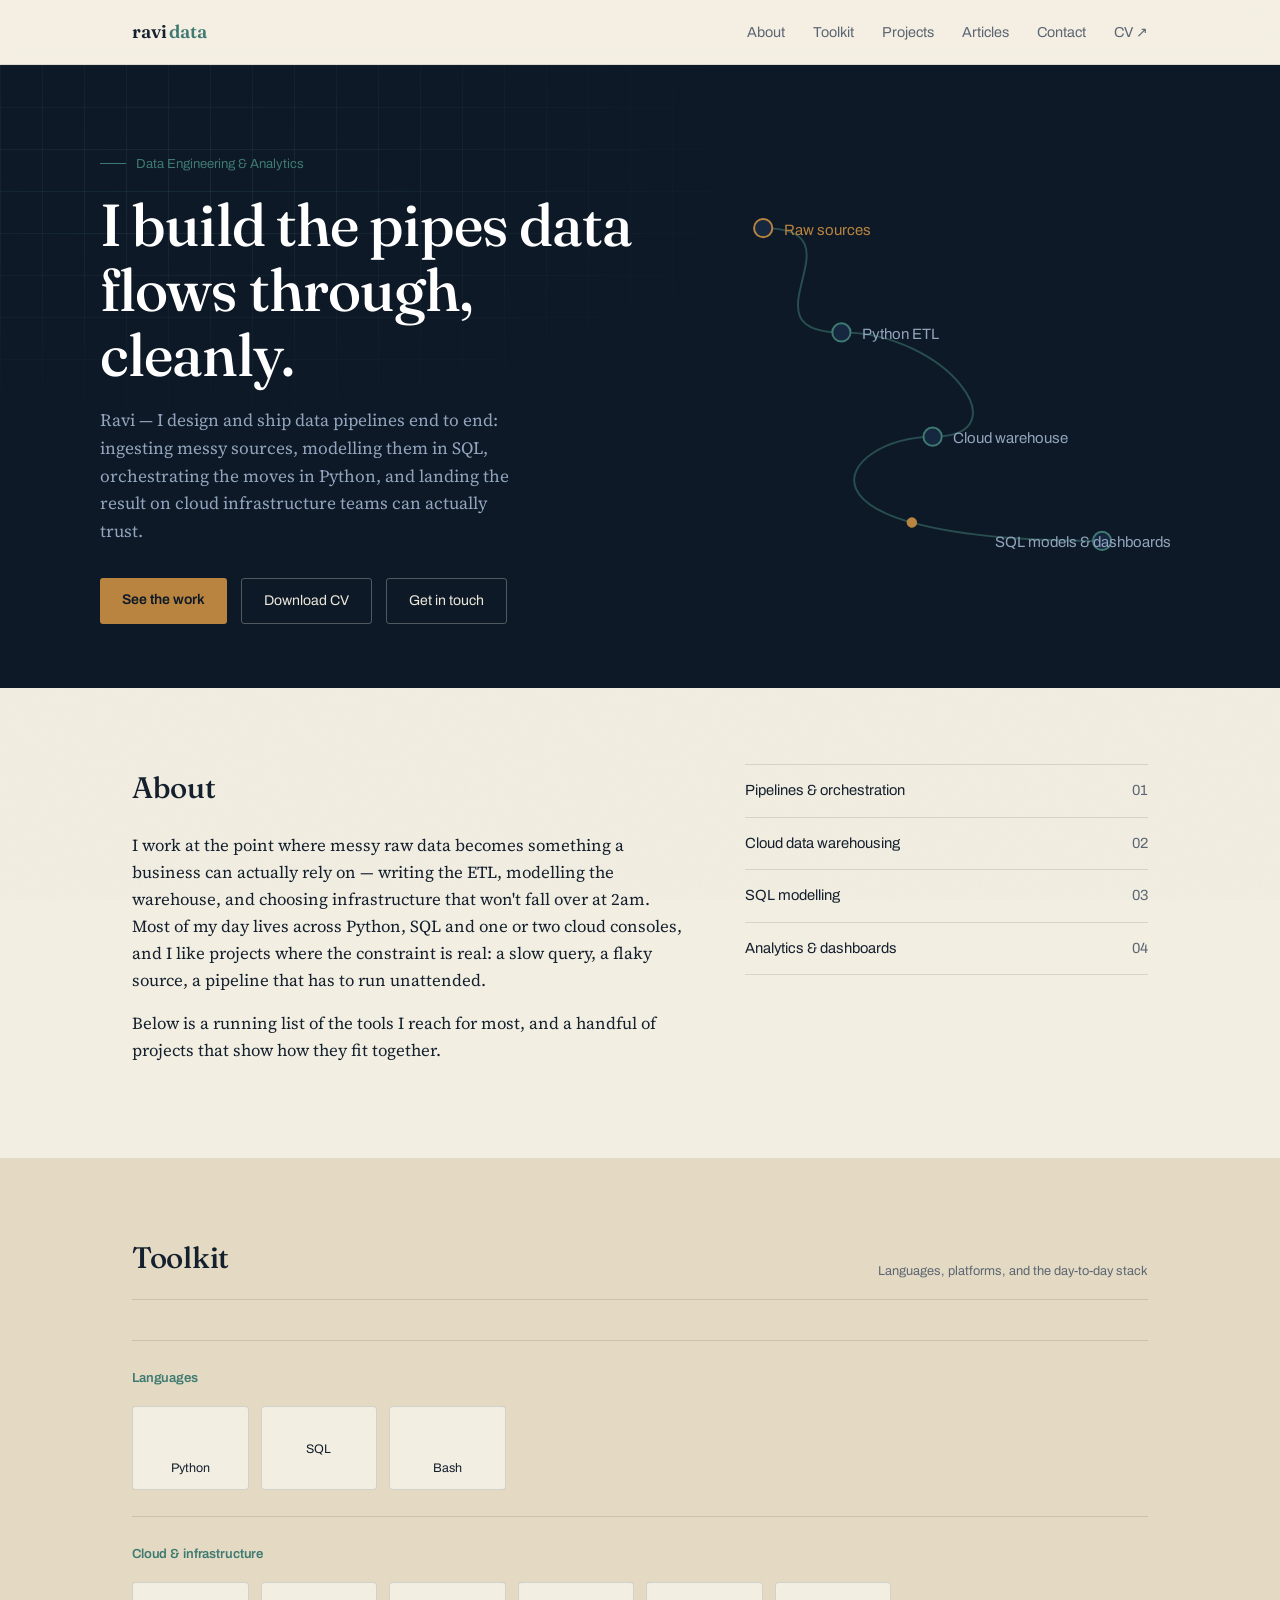
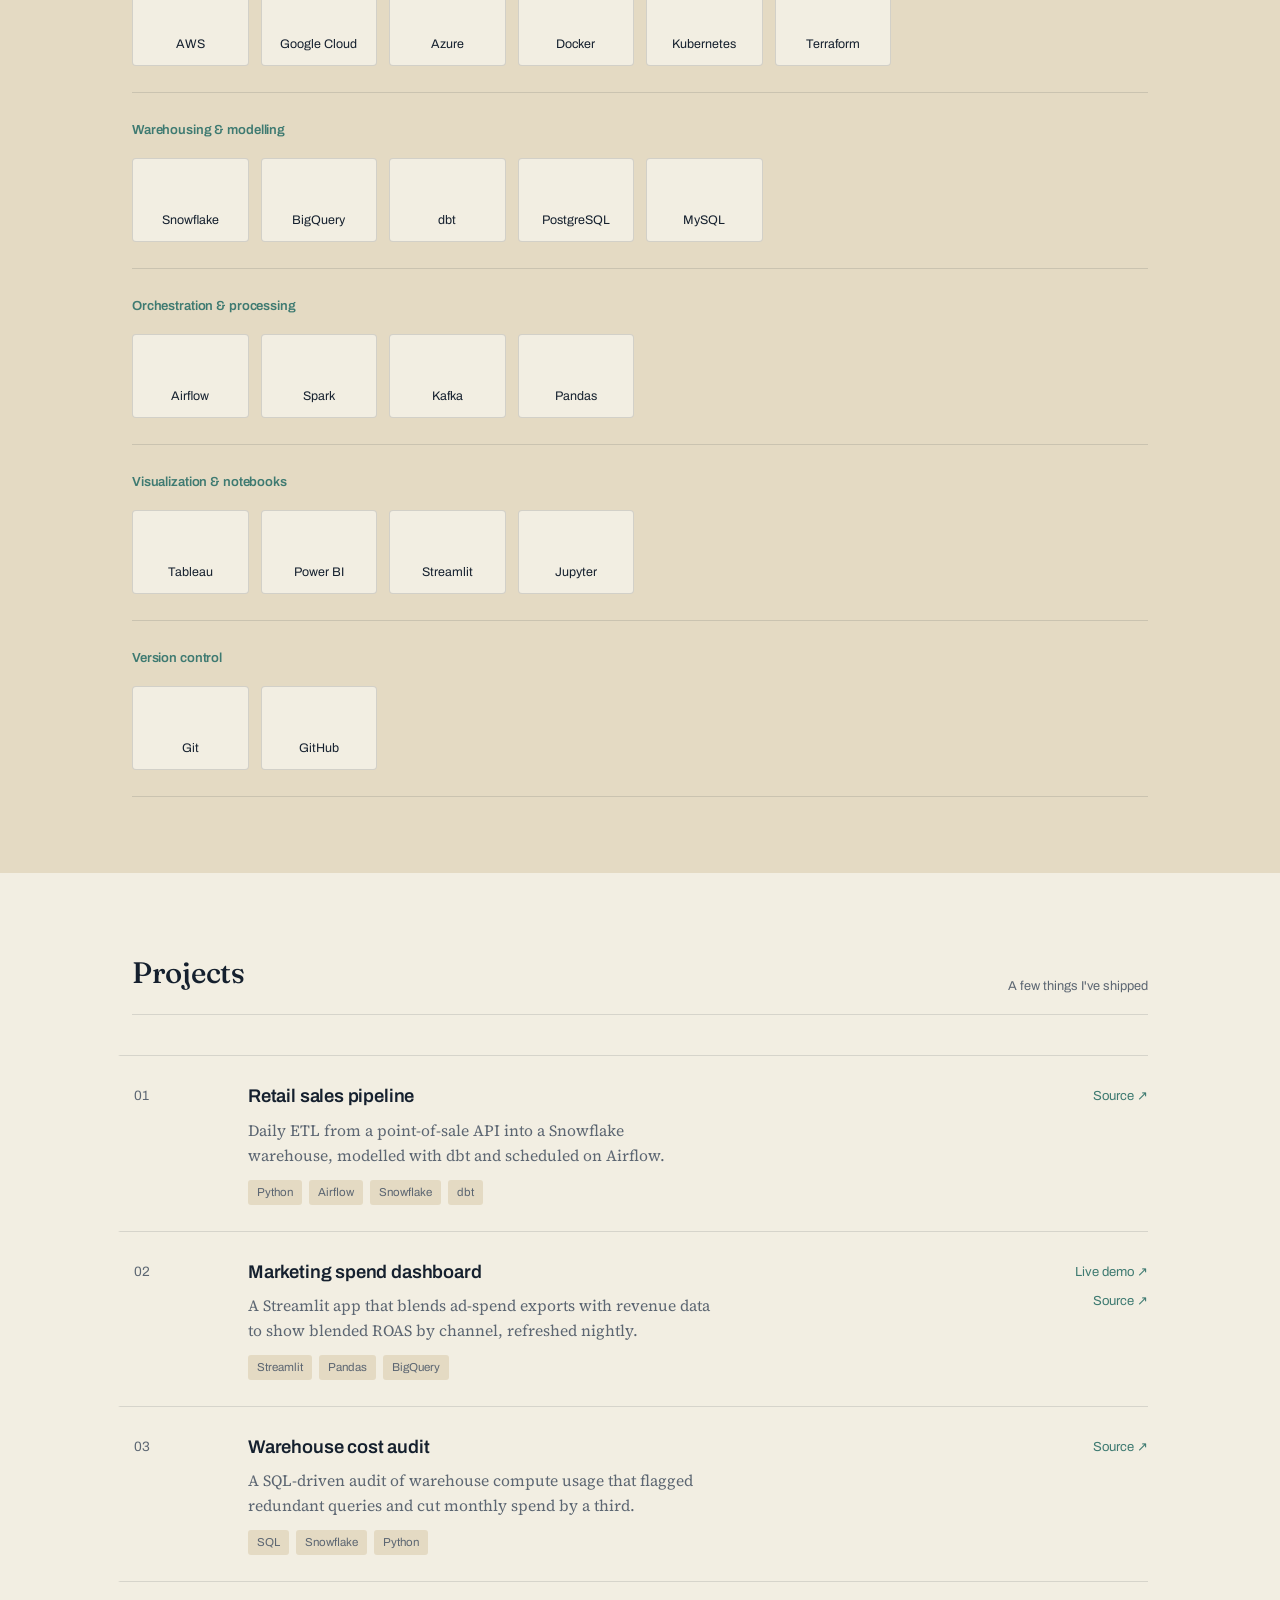
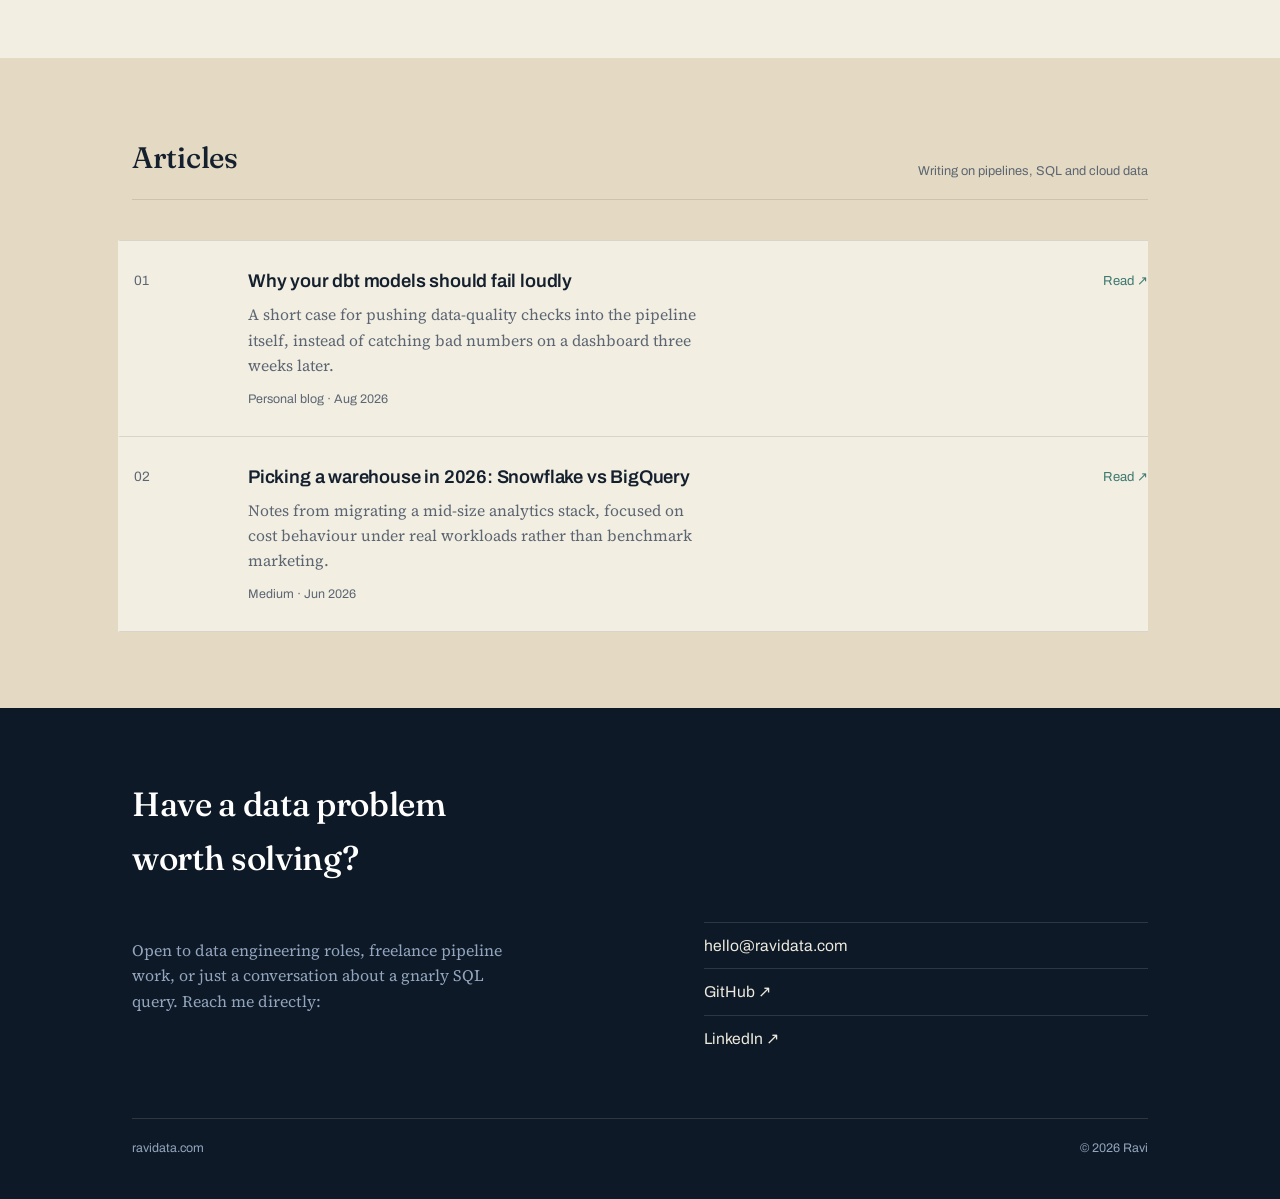
==== index.html @ 04b468c2 "Rename index (1).html to index.html" ====
<!DOCTYPE html>
<html lang="en">
<head>
<meta charset="UTF-8">
<meta name="viewport" content="width=device-width, initial-scale=1.0">
<title>Ravi — Data Engineering &amp; Analytics</title>
<meta name="description" content="Data portfolio — pipelines, cloud platforms, SQL and Python.">

<!--
==================================================================
  HOW TO EDIT THIS SITE (no build tools needed)
==================================================================
  1. Your name / tagline / bio  -> search for "EDIT: PROFILE" below
  2. Toolkit (skills)           -> search for "EDIT: TOOLKIT"
  3. Projects                   -> search for "EDIT: PROJECTS" — this
     is a plain JS array near the bottom. Add a new {...} object to
     add a project. No HTML editing required.
  4. Articles                   -> search for "EDIT: ARTICLES" — same
     pattern as Projects, a plain JS array. Each entry can link to an
     external post (Medium, Substack, dev.to, LinkedIn) or to a local
     .html page you write yourself.
  5. CV / resume                -> search for "EDIT: CV". Put your
     actual file at the path referenced there (e.g. resume.pdf,
     sitting next to this index.html) and the button downloads it.
  6. Contact links              -> search for "EDIT: CONTACT"
  7. Colors / fonts             -> all in the :root block at the top
     of styles.css (shared by this page and every article page)

  DEPLOYING TO ravidata.com:
  - Push this file (renamed index.html) to a GitHub repo
  - Connect the repo to Netlify or Vercel (free tier)
  - In your registrar (wherever you bought ravidata.com), point the
    domain's DNS at Netlify/Vercel per their "custom domain" docs —
    both issue free SSL automatically once DNS is pointed.
==================================================================
-->

<link rel="preconnect" href="https://fonts.googleapis.com">
<link rel="preconnect" href="https://fonts.gstatic.com" crossorigin>
<link href="https://fonts.googleapis.com/css2?family=Fraunces:opsz,wght@9..144,400;9..144,500;9..144,600;9..144,700&family=Archivo:wght@400;500;600;700&family=Source+Serif+4:opsz,wght@8..60,400;8..60,500;8..60,600&display=swap" rel="stylesheet">

<link rel="stylesheet" href="styles.css">
</head>
<body>

<nav>
  <div class="wrap">
    <a href="#top" class="nav-mark">ravi<span>data</span></a>
    <ul class="nav-links">
      <li><a href="#about">About</a></li>
      <li><a href="#toolkit">Toolkit</a></li>
      <li><a href="#projects">Projects</a></li>
      <li><a href="#articles">Articles</a></li>
      <li><a href="#contact">Contact</a></li>
      <!-- EDIT: CV — point this at your actual file -->
      <li><a href="resume.pdf" target="_blank" rel="noopener">CV ↗</a></li>
    </ul>
  </div>
</nav>

<header class="hero" id="top">
  <div class="wrap hero-inner">
    <div>
      <!-- EDIT: PROFILE -->
      <div class="hero-eyebrow"><span class="dash"></span> Data Engineering &amp; Analytics</div>
      <h1 class="title">I build the pipes data<br>flows through, cleanly.</h1>
      <p class="hero-sub">
        Ravi — I design and ship data pipelines end to end: ingesting messy
        sources, modelling them in SQL, orchestrating the moves in Python,
        and landing the result on cloud infrastructure teams can actually trust.
      </p>
      <div class="hero-cta">
        <a href="#projects" class="btn btn-primary">See the work</a>
        <!-- EDIT: CV — replace "resume.pdf" with your actual filename -->
        <a href="resume.pdf" download class="btn btn-ghost">Download CV</a>
        <a href="#contact" class="btn btn-ghost">Get in touch</a>
      </div>
    </div>

    <div class="pipeline-box">
      <!-- Hero diagram: a small data pipeline, animated once on load -->
      <svg viewBox="0 0 380 320" xmlns="http://www.w3.org/2000/svg" aria-hidden="true">
        <path id="pipe" class="pipe-line" d="M 60 40 C 140 40, 40 120, 120 120 S 260 200, 190 200 S 60 280, 320 280" />

        <!-- nodes -->
        <circle class="pipe-node amber" cx="60" cy="40" r="7"></circle>
        <text class="node-label active" x="76" y="45">Raw sources</text>

        <circle class="pipe-node" cx="120" cy="120" r="7"></circle>
        <text class="node-label" x="136" y="125">Python ETL</text>

        <circle class="pipe-node" cx="190" cy="200" r="7"></circle>
        <text class="node-label" x="206" y="205">Cloud warehouse</text>

        <circle class="pipe-node" cx="320" cy="280" r="7"></circle>
        <text class="node-label" x="238" y="285">SQL models &amp; dashboards</text>

        <!-- moving pulse along the path, one orchestrated loop -->
        <circle class="pulse" r="4">
          <animateMotion dur="4.5s" repeatCount="indefinite" rotate="auto">
            <mpath href="#pipe"></mpath>
          </animateMotion>
        </circle>
      </svg>
    </div>
  </div>
</header>

<main>

  <section id="about">
    <div class="wrap about-grid">
      <div>
        <div class="section-head" style="border:none; padding-bottom:0; margin-bottom:22px;">
          <h2>About</h2>
        </div>
        <!-- EDIT: PROFILE (bio) -->
        <p>
          I work at the point where messy raw data becomes something a
          business can actually rely on — writing the ETL, modelling the
          warehouse, and choosing infrastructure that won't fall over at 2am.
          Most of my day lives across Python, SQL and one or two cloud
          consoles, and I like projects where the constraint is real: a
          slow query, a flaky source, a pipeline that has to run unattended.
        </p>
        <p>
          Below is a running list of the tools I reach for most, and a
          handful of projects that show how they fit together.
        </p>
      </div>
      <div>
        <!-- EDIT: FOCUS AREAS -->
        <ul class="focus-list">
          <li><span>Pipelines &amp; orchestration</span> <span class="n">01</span></li>
          <li><span>Cloud data warehousing</span> <span class="n">02</span></li>
          <li><span>SQL modelling</span> <span class="n">03</span></li>
          <li><span>Analytics &amp; dashboards</span> <span class="n">04</span></li>
        </ul>
      </div>
    </div>
  </section>

  <section id="toolkit" style="background:var(--paper-2);">
    <div class="wrap">
      <div class="section-head">
        <h2>Toolkit</h2>
        <div class="section-tag">Languages, platforms, and the day-to-day stack</div>
      </div>

      <!-- Filled by JS from the TOOLKIT array — see EDIT: TOOLKIT below -->
      <div id="toolkit-groups"></div>
    </div>
  </section>

  <section id="projects">
    <div class="wrap">
      <div class="section-head">
        <h2>Projects</h2>
        <div class="section-tag">A few things I've shipped</div>
      </div>
      <div class="project-list" id="project-list"><!-- filled by JS --></div>
    </div>
  </section>

  <section id="articles" style="background:var(--paper-2);">
    <div class="wrap">
      <div class="section-head">
        <h2>Articles</h2>
        <div class="section-tag">Writing on pipelines, SQL and cloud data</div>
      </div>
      <div class="project-list" id="article-list"><!-- filled by JS --></div>
    </div>
  </section>

</main>

<footer id="contact">
  <div class="wrap">
    <h2>Have a data problem worth solving?</h2>
    <div class="footer-grid">
      <div>
        <p style="color:var(--text-on-dark-dim); max-width:48ch;">
          Open to data engineering roles, freelance pipeline work, or just a
          conversation about a gnarly SQL query. Reach me directly:
        </p>
      </div>
      <div>
        <!-- EDIT: CONTACT -->
        <ul class="contact-links">
          <li><a href="mailto:hello@ravidata.com">hello@ravidata.com</a></li>
          <li><a href="https://github.com/" target="_blank" rel="noopener">GitHub ↗</a></li>
          <li><a href="https://www.linkedin.com/" target="_blank" rel="noopener">LinkedIn ↗</a></li>
        </ul>
      </div>
    </div>
    <div class="footer-bottom">
      <span>ravidata.com</span>
      <span>&copy; <span id="year"></span> Ravi</span>
    </div>
  </div>
</footer>

<script>
  document.getElementById('year').textContent = new Date().getFullYear();

  /* ================================================================
     EDIT: TOOLKIT
     Add or remove a tool by adding/removing one line from a group's
     "items" array. "slug" is the Simple Icons slug for that brand —
     browse https://simpleicons.org to find one for a new tool.
     Leave slug as "" for tools with no clean logo (e.g. "SQL") —
     it falls back to a plain text tile automatically.
  ================================================================ */
  const TOOLKIT = [
    {
      group: "Languages",
      items: [
        { name: "Python", slug: "python" },
        { name: "SQL", slug: "" },
        { name: "Bash", slug: "gnubash" }
      ]
    },
    {
      group: "Cloud & infrastructure",
      items: [
        { name: "AWS", slug: "amazonaws" },
        { name: "Google Cloud", slug: "googlecloud" },
        { name: "Azure", slug: "microsoftazure" },
        { name: "Docker", slug: "docker" },
        { name: "Kubernetes", slug: "kubernetes" },
        { name: "Terraform", slug: "terraform" }
      ]
    },
    {
      group: "Warehousing & modelling",
      items: [
        { name: "Snowflake", slug: "snowflake" },
        { name: "BigQuery", slug: "googlebigquery" },
        { name: "dbt", slug: "dbt" },
        { name: "PostgreSQL", slug: "postgresql" },
        { name: "MySQL", slug: "mysql" }
      ]
    },
    {
      group: "Orchestration & processing",
      items: [
        { name: "Airflow", slug: "apacheairflow" },
        { name: "Spark", slug: "apachespark" },
        { name: "Kafka", slug: "apachekafka" },
        { name: "Pandas", slug: "pandas" }
      ]
    },
    {
      group: "Visualization & notebooks",
      items: [
        { name: "Tableau", slug: "tableau" },
        { name: "Power BI", slug: "powerbi" },
        { name: "Streamlit", slug: "streamlit" },
        { name: "Jupyter", slug: "jupyter" }
      ]
    },
    {
      group: "Version control",
      items: [
        { name: "Git", slug: "git" },
        { name: "GitHub", slug: "github" }
      ]
    }
  ];

  const inkHex = "17212F"; // matches --text-on-light, used to tint monochrome logos

  const toolkitRoot = document.getElementById('toolkit-groups');
  TOOLKIT.forEach(group => {
    const section = document.createElement('div');
    section.className = 'toolkit-group';

    const tiles = group.items.map(item => {
      if (!item.slug) {
        return `
          <div class="tool-tile tool-tile--label-only">
            <span class="tool-name">${item.name}</span>
          </div>`;
      }
      return `
        <div class="tool-tile">
          <span class="icon-wrap">
            <img class="mono" src="https://cdn.simpleicons.org/${item.slug}/${inkHex}" alt="" width="28" height="28" loading="lazy" onerror="this.style.display='none'">
            <img class="color" src="https://cdn.simpleicons.org/${item.slug}" alt="" width="28" height="28" loading="lazy" onerror="this.style.display='none'">
          </span>
          <span class="tool-name">${item.name}</span>
        </div>`;
    }).join('');

    section.innerHTML = `
      <h3>${group.group}</h3>
      <div class="tool-grid">${tiles}</div>
    `;
    toolkitRoot.appendChild(section);
  });

  /* ================================================================
     EDIT: PROJECTS
     Add a new project by adding another object to this array —
     nothing else on the page needs to change.
     - tags: short stack labels
     - demo / repo: leave as "" to hide that link
  ================================================================ */
  const PROJECTS = [
    {
      title: "Retail sales pipeline",
      summary: "Daily ETL from a point-of-sale API into a Snowflake warehouse, modelled with dbt and scheduled on Airflow.",
      tags: ["Python", "Airflow", "Snowflake", "dbt"],
      demo: "",
      repo: "https://github.com/"
    },
    {
      title: "Marketing spend dashboard",
      summary: "A Streamlit app that blends ad-spend exports with revenue data to show blended ROAS by channel, refreshed nightly.",
      tags: ["Streamlit", "Pandas", "BigQuery"],
      demo: "https://streamlit.io/",
      repo: "https://github.com/"
    },
    {
      title: "Warehouse cost audit",
      summary: "A SQL-driven audit of warehouse compute usage that flagged redundant queries and cut monthly spend by a third.",
      tags: ["SQL", "Snowflake", "Python"],
      demo: "",
      repo: "https://github.com/"
    }
  ];

  const list = document.getElementById('project-list');
  PROJECTS.forEach((p, i) => {
    const links = [];
    if (p.demo) links.push(`<a href="${p.demo}" target="_blank" rel="noopener">Live demo ↗</a>`);
    if (p.repo) links.push(`<a href="${p.repo}" target="_blank" rel="noopener">Source ↗</a>`);

    const card = document.createElement('div');
    card.className = 'project-card';
    card.innerHTML = `
      <div class="project-index">${String(i + 1).padStart(2, '0')}</div>
      <div class="project-body">
        <h3>${p.title}</h3>
        <p>${p.summary}</p>
        <div class="project-tags">${p.tags.map(t => `<span>${t}</span>`).join('')}</div>
      </div>
      <div class="project-links">${links.join('')}</div>
    `;
    list.appendChild(card);
  });

  /* ================================================================
     EDIT: ARTICLES
     Same pattern as Projects. "link" can point to an external post
     (Medium, Substack, dev.to, LinkedIn) or to a local .html file
     you write and place next to this index.html.
  ================================================================ */
  const ARTICLES = [
    {
      title: "Why your dbt models should fail loudly",
      summary: "A short case for pushing data-quality checks into the pipeline itself, instead of catching bad numbers on a dashboard three weeks later.",
      date: "Aug 2026",
      source: "Personal blog",
      link: "articles/dbt-fail-loudly.html"
    },
    {
      title: "Picking a warehouse in 2026: Snowflake vs BigQuery",
      summary: "Notes from migrating a mid-size analytics stack, focused on cost behaviour under real workloads rather than benchmark marketing.",
      date: "Jun 2026",
      source: "Medium",
      link: "https://medium.com/"
    }
  ];

  const articleList = document.getElementById('article-list');
  ARTICLES.forEach((a, i) => {
    const card = document.createElement('div');
    card.className = 'project-card';
    card.innerHTML = `
      <div class="project-index">${String(i + 1).padStart(2, '0')}</div>
      <div class="project-body">
        <h3>${a.title}</h3>
        <p>${a.summary}</p>
        <div class="article-meta">${a.source} · ${a.date}</div>
      </div>
      <div class="project-links"><a href="${a.link}" target="_blank" rel="noopener">Read ↗</a></div>
    `;
    articleList.appendChild(card);
  });
</script>

</body>
</html>
---- styles.css ----
:root {
    /* EDIT: COLORS — ink, parchment, pine-teal and brass */
    --ink:        #0D1926;   /* deep ink navy — dark surfaces */
    --ink-2:      #152840;   /* slightly lighter ink for panels */
    --paper:      #F2EEE2;   /* aged parchment — light surfaces */
    --paper-2:    #E4DAC3;   /* deeper parchment tone for cards */
    --line:       #3E7A71;   /* pine teal — pipeline / structural lines */
    --amber:      #B9843F;   /* brass — active nodes / highlights */
    --text-on-dark: #ECE8DC;
    --text-on-dark-dim: #93A5BE;
    --text-on-light: #15202E;
    --text-on-light-dim: #5C6672;

    --font-display: 'Fraunces', serif;   /* big headline moments only */
    --font-head: 'Archivo', sans-serif;  /* nav, buttons, labels, small UI */
    --font-body: 'Source Serif 4', serif; /* reading copy */
  }

  * { box-sizing: border-box; }
  html { scroll-behavior: smooth; }
  body {
    margin: 0;
    background: var(--paper);
    color: var(--text-on-light);
    font-family: var(--font-body);
    line-height: 1.6;
    position: relative;
  }
  /* subtle paper grain, sitewide — gives flat color real texture */
  body::before {
    content: "";
    position: fixed;
    inset: 0;
    z-index: 0;
    pointer-events: none;
    opacity: 0.05;
    mix-blend-mode: multiply;
    background-image: url("data:image/svg+xml,%3Csvg xmlns='http://www.w3.org/2000/svg' width='140' height='140'%3E%3Cfilter id='n'%3E%3CfeTurbulence type='fractalNoise' baseFrequency='0.9' numOctaves='2' stitchTiles='stitch'/%3E%3C/filter%3E%3Crect width='100%25' height='100%25' filter='url(%23n)'/%3E%3C/svg%3E");
  }
  nav, header, main, footer { position: relative; z-index: 1; }
  h1, h2, h3, .head {
    font-family: var(--font-head);
    letter-spacing: -0.01em;
    margin: 0;
  }
  a { color: inherit; }
  img { max-width: 100%; display: block; }

  .wrap {
    max-width: 1080px;
    margin: 0 auto;
    padding: 0 32px;
  }

  @media (max-width: 640px) {
    .wrap { padding: 0 20px; }
  }

  /* ---------- NAV ---------- */
  nav {
    position: sticky;
    top: 0;
    z-index: 50;
    background: rgba(244,239,228,0.9);
    backdrop-filter: blur(8px);
    border-bottom: 1px solid rgba(16,27,44,0.1);
  }
  nav .wrap {
    display: flex;
    justify-content: space-between;
    align-items: center;
    height: 64px;
  }
  .nav-mark {
    font-family: var(--font-display);
    font-optical-sizing: auto;
    font-weight: 600;
    font-size: 1.15rem;
    text-decoration: none;
    display: flex;
    align-items: baseline;
    gap: 2px;
  }
  .nav-mark span { color: var(--line); }
  .nav-links { display: flex; gap: 28px; list-style: none; margin: 0; padding: 0; }
  .nav-links a {
    text-decoration: none;
    font-family: var(--font-head);
    font-size: 0.9rem;
    color: var(--text-on-light-dim);
    transition: color 0.15s ease;
  }
  .nav-links a:hover { color: var(--ink); }
  .nav-links { display: flex; }
  @media (max-width: 640px) {
    .nav-links { gap: 16px; }
    .nav-links a { font-size: 0.78rem; }
  }

  /* ---------- HERO ---------- */
  .hero {
    background: var(--ink);
    color: var(--text-on-dark);
    position: relative;
    overflow: hidden;
    background-image:
      linear-gradient(rgba(79,151,139,0.14) 1px, transparent 1px),
      linear-gradient(90deg, rgba(79,151,139,0.14) 1px, transparent 1px);
    background-size: 42px 42px;
  }
  .hero::after {
    content: "";
    position: absolute;
    inset: 0;
    background: radial-gradient(ellipse 60% 50% at 15% 20%, rgba(16,27,44,0) 0%, var(--ink) 78%);
    pointer-events: none;
  }
  .hero-inner {
    position: relative;
    z-index: 2;
    padding: 88px 0 64px;
    display: grid;
    grid-template-columns: 1.1fr 1fr;
    gap: 40px;
    align-items: center;
  }
  @media (max-width: 860px) {
    .hero-inner { grid-template-columns: 1fr; padding: 56px 0 40px; }
  }
  .hero-eyebrow {
    font-family: var(--font-head);
    font-size: 0.82rem;
    color: var(--line);
    margin-bottom: 18px;
    display: flex;
    align-items: center;
    gap: 10px;
  }
  .hero-eyebrow .dash { width: 26px; height: 1px; background: var(--line); display: inline-block; }
  h1.title {
    font-family: var(--font-display);
    font-optical-sizing: auto;
    font-size: clamp(2.5rem, 5.2vw, 3.7rem);
    font-weight: 500;
    letter-spacing: -0.015em;
    line-height: 1.1;
    color: #fff;
  }
  .hero-sub {
    font-family: var(--font-body);
    font-size: 1.08rem;
    color: var(--text-on-dark-dim);
    margin-top: 20px;
    max-width: 46ch;
  }
  .hero-cta {
    margin-top: 32px;
    display: flex;
    gap: 14px;
    flex-wrap: wrap;
  }
  .btn {
    font-family: var(--font-head);
    font-size: 0.88rem;
    text-decoration: none;
    padding: 11px 22px;
    border-radius: 3px;
    display: inline-block;
    transition: transform 0.15s ease, background 0.15s ease;
  }
  .btn-primary { background: var(--amber); color: var(--ink); font-weight: 600; }
  .btn-primary:hover { transform: translateY(-1px); }
  .btn-ghost { border: 1px solid rgba(237,234,224,0.3); color: var(--text-on-dark); }
  .btn-ghost:hover { border-color: var(--line); background: rgba(62,122,113,0.12); }

  /* pipeline diagram */
  .pipeline-box { position: relative; }
  .pipeline-box svg { width: 100%; height: auto; overflow: visible; }
  .node-label {
    font-family: var(--font-head);
    font-size: 11.5px;
    fill: var(--text-on-dark-dim);
  }
  .node-label.active { fill: var(--amber); }
  .pipe-line { stroke: var(--line); stroke-width: 1.5; fill: none; opacity: 0.55; }
  .pipe-node { fill: var(--ink-2); stroke: var(--line); stroke-width: 1.5; }
  .pipe-node.amber { stroke: var(--amber); }
  .pulse { fill: var(--amber); }

  /* ---------- SECTION SCAFFOLD ---------- */
  section { padding: 76px 0; }
  .section-head {
    display: flex;
    align-items: flex-end;
    justify-content: space-between;
    gap: 24px;
    margin-bottom: 40px;
    border-bottom: 1px solid rgba(16,27,44,0.12);
    padding-bottom: 18px;
  }
  .section-head h2 {
    font-family: var(--font-display);
    font-optical-sizing: auto;
    font-size: 1.85rem;
    font-weight: 500;
    letter-spacing: -0.01em;
  }
  .section-tag {
    font-family: var(--font-head);
    font-size: 0.8rem;
    color: var(--text-on-light-dim);
    text-align: right;
  }

  /* ---------- ABOUT ---------- */
  .about-grid {
    display: grid;
    grid-template-columns: 1.4fr 1fr;
    gap: 48px;
  }
  @media (max-width: 760px) { .about-grid { grid-template-columns: 1fr; } }
  .about-grid p { font-size: 1.05rem; color: var(--text-on-light); max-width: 62ch; }
  .focus-list { list-style: none; margin: 0; padding: 0; }
  .focus-list li {
    padding: 14px 0;
    border-top: 1px solid rgba(16,27,44,0.12);
    display: flex;
    justify-content: space-between;
    font-family: var(--font-head);
    font-size: 0.92rem;
  }
  .focus-list li:last-child { border-bottom: 1px solid rgba(16,27,44,0.12); }
  .focus-list span.n { color: var(--text-on-light-dim); }

  /* ---------- TOOLKIT ---------- */
  .toolkit-group {
    padding: 26px 0;
    border-top: 1px solid rgba(16,27,44,0.12);
  }
  .toolkit-group:last-child { border-bottom: 1px solid rgba(16,27,44,0.12); }
  .toolkit-group h3 {
    font-size: 0.82rem;
    font-weight: 600;
    color: var(--line);
    margin-bottom: 18px;
  }
  .tool-grid {
    display: grid;
    grid-template-columns: repeat(auto-fill, minmax(104px, 1fr));
    gap: 12px;
  }
  .tool-tile {
    background: var(--paper);
    border: 1px solid rgba(16,27,44,0.14);
    border-radius: 4px;
    padding: 16px 10px 13px;
    display: flex;
    flex-direction: column;
    align-items: center;
    gap: 10px;
    transition: border-color 0.18s ease, transform 0.18s ease;
  }
  .tool-tile:hover {
    border-color: var(--line);
    transform: translateY(-2px);
  }
  .tool-tile--label-only { justify-content: center; min-height: 66px; }
  .icon-wrap {
    position: relative;
    width: 28px;
    height: 28px;
  }
  .icon-wrap img {
    position: absolute;
    inset: 0;
    width: 28px;
    height: 28px;
    object-fit: contain;
    transition: opacity 0.18s ease;
  }
  .icon-wrap img.mono { opacity: 1; }
  .icon-wrap img.color { opacity: 0; }
  .tool-tile:hover .icon-wrap img.mono { opacity: 0; }
  .tool-tile:hover .icon-wrap img.color { opacity: 1; }
  .tool-name {
    font-family: var(--font-head);
    font-size: 0.78rem;
    color: var(--text-on-light);
    text-align: center;
    line-height: 1.2;
  }

  /* ---------- PROJECTS ---------- */
  .project-list {
    display: flex;
    flex-direction: column;
  }
  .project-card {
    display: grid;
    grid-template-columns: 90px 1fr auto;
    gap: 24px;
    align-items: start;
    padding: 26px 0;
    padding-left: 14px;
    margin-left: -14px;
    border-top: 1px solid rgba(16,27,44,0.12);
    border-left: 2px solid transparent;
    transition: border-color 0.18s ease, background 0.18s ease;
  }
  .project-card:hover {
    border-left-color: var(--line);
    background: rgba(79,151,139,0.05);
  }
  .project-list .project-card:last-child { border-bottom: 1px solid rgba(16,27,44,0.12); }
  @media (max-width: 700px) {
    .project-card { grid-template-columns: 1fr; gap: 10px; }
  }
  .project-index {
    font-family: var(--font-head);
    font-size: 0.85rem;
    color: var(--text-on-light-dim);
    padding-top: 3px;
  }
  .project-body h3 { font-size: 1.15rem; font-weight: 600; margin-bottom: 6px; }
  .project-body p { margin: 0 0 12px; color: var(--text-on-light-dim); font-size: 0.98rem; max-width: 58ch; }
  .project-tags { display: flex; flex-wrap: wrap; gap: 7px; }
  .project-tags span {
    font-family: var(--font-head);
    font-size: 0.72rem;
    padding: 3px 9px;
    background: var(--paper-2);
    border-radius: 3px;
    color: var(--text-on-light-dim);
  }
  .article-meta {
    font-family: var(--font-head);
    font-size: 0.78rem;
    color: var(--text-on-light-dim);
  }
  #article-list .project-card { background: var(--paper); }
  #article-list .project-tags span { background: var(--paper-2); }
  .project-links {
    display: flex;
    flex-direction: column;
    gap: 8px;
    align-items: flex-end;
    padding-top: 3px;
  }
  @media (max-width: 700px) { .project-links { align-items: flex-start; flex-direction: row; } }
  .project-links a {
    font-family: var(--font-head);
    font-size: 0.82rem;
    text-decoration: none;
    color: var(--line);
    white-space: nowrap;
  }
  .project-links a:hover { color: var(--amber); }

  /* ---------- CONTACT / FOOTER ---------- */
  footer {
    background: var(--ink);
    color: var(--text-on-dark);
    padding: 70px 0 40px;
  }
  footer h2 {
    font-family: var(--font-display);
    font-optical-sizing: auto;
    color: #fff;
    font-size: 2.1rem;
    font-weight: 500;
    letter-spacing: -0.01em;
    max-width: 16ch;
  }
  .footer-grid {
    display: grid;
    grid-template-columns: 1.2fr 1fr;
    gap: 40px;
    margin-top: 36px;
  }
  @media (max-width: 700px) { .footer-grid { grid-template-columns: 1fr; } }
  .contact-links { list-style: none; margin: 0; padding: 0; }
  .contact-links li { padding: 10px 0; border-top: 1px solid rgba(237,234,224,0.14); }
  .contact-links a { text-decoration: none; font-family: var(--font-head); font-size: 0.98rem; }
  .contact-links a:hover { color: var(--amber); }
  .footer-bottom {
    margin-top: 56px;
    padding-top: 20px;
    border-top: 1px solid rgba(237,234,224,0.14);
    font-family: var(--font-head);
    font-size: 0.78rem;
    color: var(--text-on-dark-dim);
    display: flex;
    justify-content: space-between;
    flex-wrap: wrap;
    gap: 10px;
  }

  @media (prefers-reduced-motion: reduce) {
    * { animation: none !important; transition: none !important; }
  }

  /* ---------- ARTICLE PAGES (articles/*.html) ---------- */
  .article-header {
    background: var(--ink);
    color: var(--text-on-dark);
    padding: 64px 0 48px;
    background-image:
      linear-gradient(rgba(79,151,139,0.14) 1px, transparent 1px),
      linear-gradient(90deg, rgba(79,151,139,0.14) 1px, transparent 1px);
    background-size: 42px 42px;
  }
  .back-link {
    display: inline-flex;
    align-items: center;
    gap: 8px;
    font-family: var(--font-head);
    font-size: 0.85rem;
    text-decoration: none;
    color: var(--text-on-dark-dim);
    margin-bottom: 28px;
  }
  .back-link:hover { color: var(--amber); }
  .article-header h1 {
    font-family: var(--font-display);
    font-optical-sizing: auto;
    font-size: clamp(2.1rem, 4.6vw, 3rem);
    font-weight: 500;
    letter-spacing: -0.01em;
    color: #fff;
    max-width: 20ch;
    line-height: 1.14;
  }
  .article-meta-row {
    margin-top: 18px;
    font-family: var(--font-head);
    font-size: 0.85rem;
    color: var(--line);
  }
  .article-body {
    max-width: 68ch;
    margin: 0 auto;
    padding: 56px 32px 90px;
    font-size: 1.08rem;
  }
  .article-body h2 {
    font-size: 1.4rem;
    font-weight: 600;
    margin: 2.2em 0 0.6em;
  }
  .article-body h3 {
    font-size: 1.15rem;
    font-weight: 600;
    margin: 1.8em 0 0.5em;
  }
  .article-body p { margin: 0 0 1.2em; }
  .article-body ul, .article-body ol { margin: 0 0 1.2em; padding-left: 1.3em; }
  .article-body li { margin-bottom: 0.4em; }
  .article-body blockquote {
    margin: 1.6em 0;
    padding: 4px 0 4px 20px;
    border-left: 3px solid var(--line);
    color: var(--text-on-light-dim);
    font-style: italic;
  }
  .article-body code {
    font-family: 'Space Grotesk', monospace;
    background: var(--paper-2);
    padding: 2px 6px;
    border-radius: 3px;
    font-size: 0.88em;
  }
  .article-body pre {
    background: var(--ink);
    color: var(--text-on-dark);
    padding: 20px 22px;
    border-radius: 4px;
    overflow-x: auto;
    margin: 1.6em 0;
  }
  .article-body pre code {
    background: none;
    padding: 0;
    color: inherit;
    font-size: 0.85rem;
    line-height: 1.6;
  }
  .article-footer-nav {
    max-width: 68ch;
    margin: 0 auto;
    padding: 0 32px 80px;
    display: flex;
    justify-content: space-between;
    border-top: 1px solid rgba(16,27,44,0.12);
    padding-top: 24px;
  }
  .article-footer-nav a {
    font-family: var(--font-head);
    font-size: 0.85rem;
    text-decoration: none;
    color: var(--line);
  }
  .article-footer-nav a:hover { color: var(--amber); }
  @media (max-width: 640px) {
    .article-body { padding: 40px 20px 70px; font-size: 1.02rem; }
  }
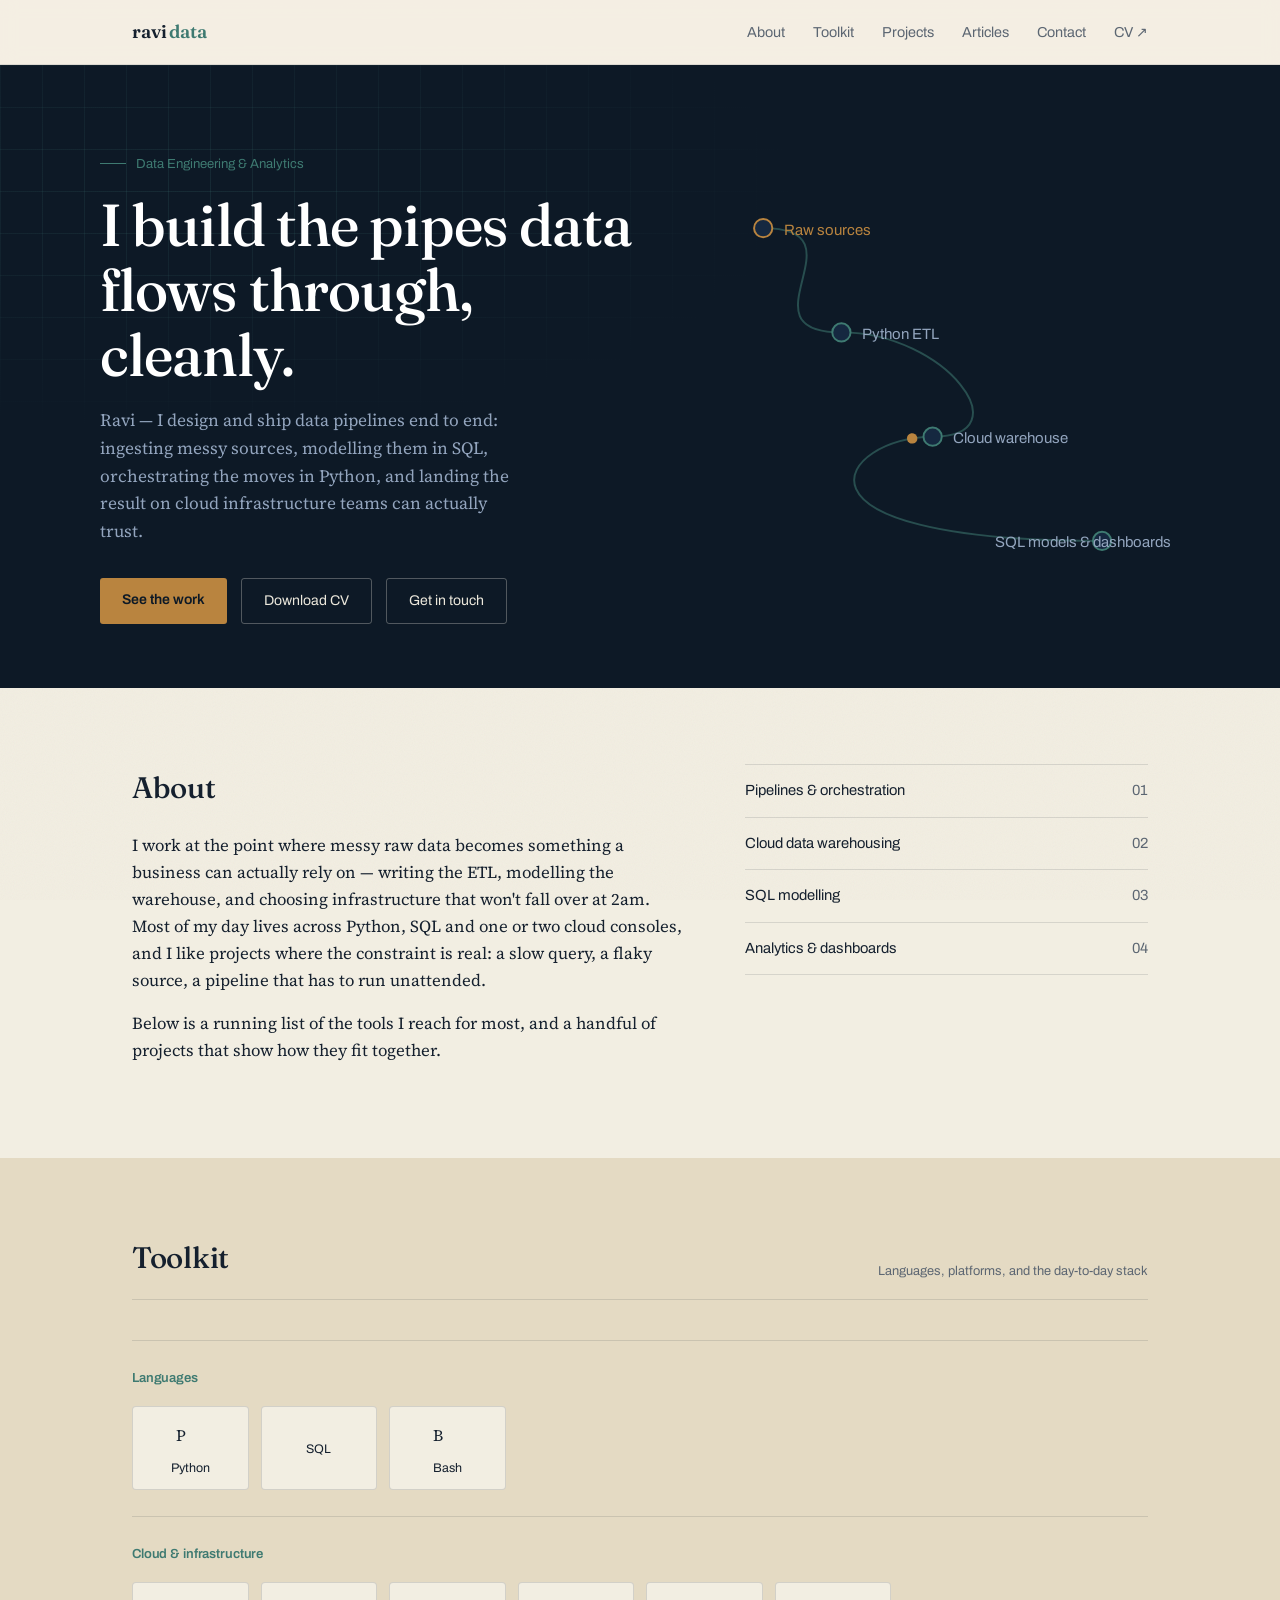
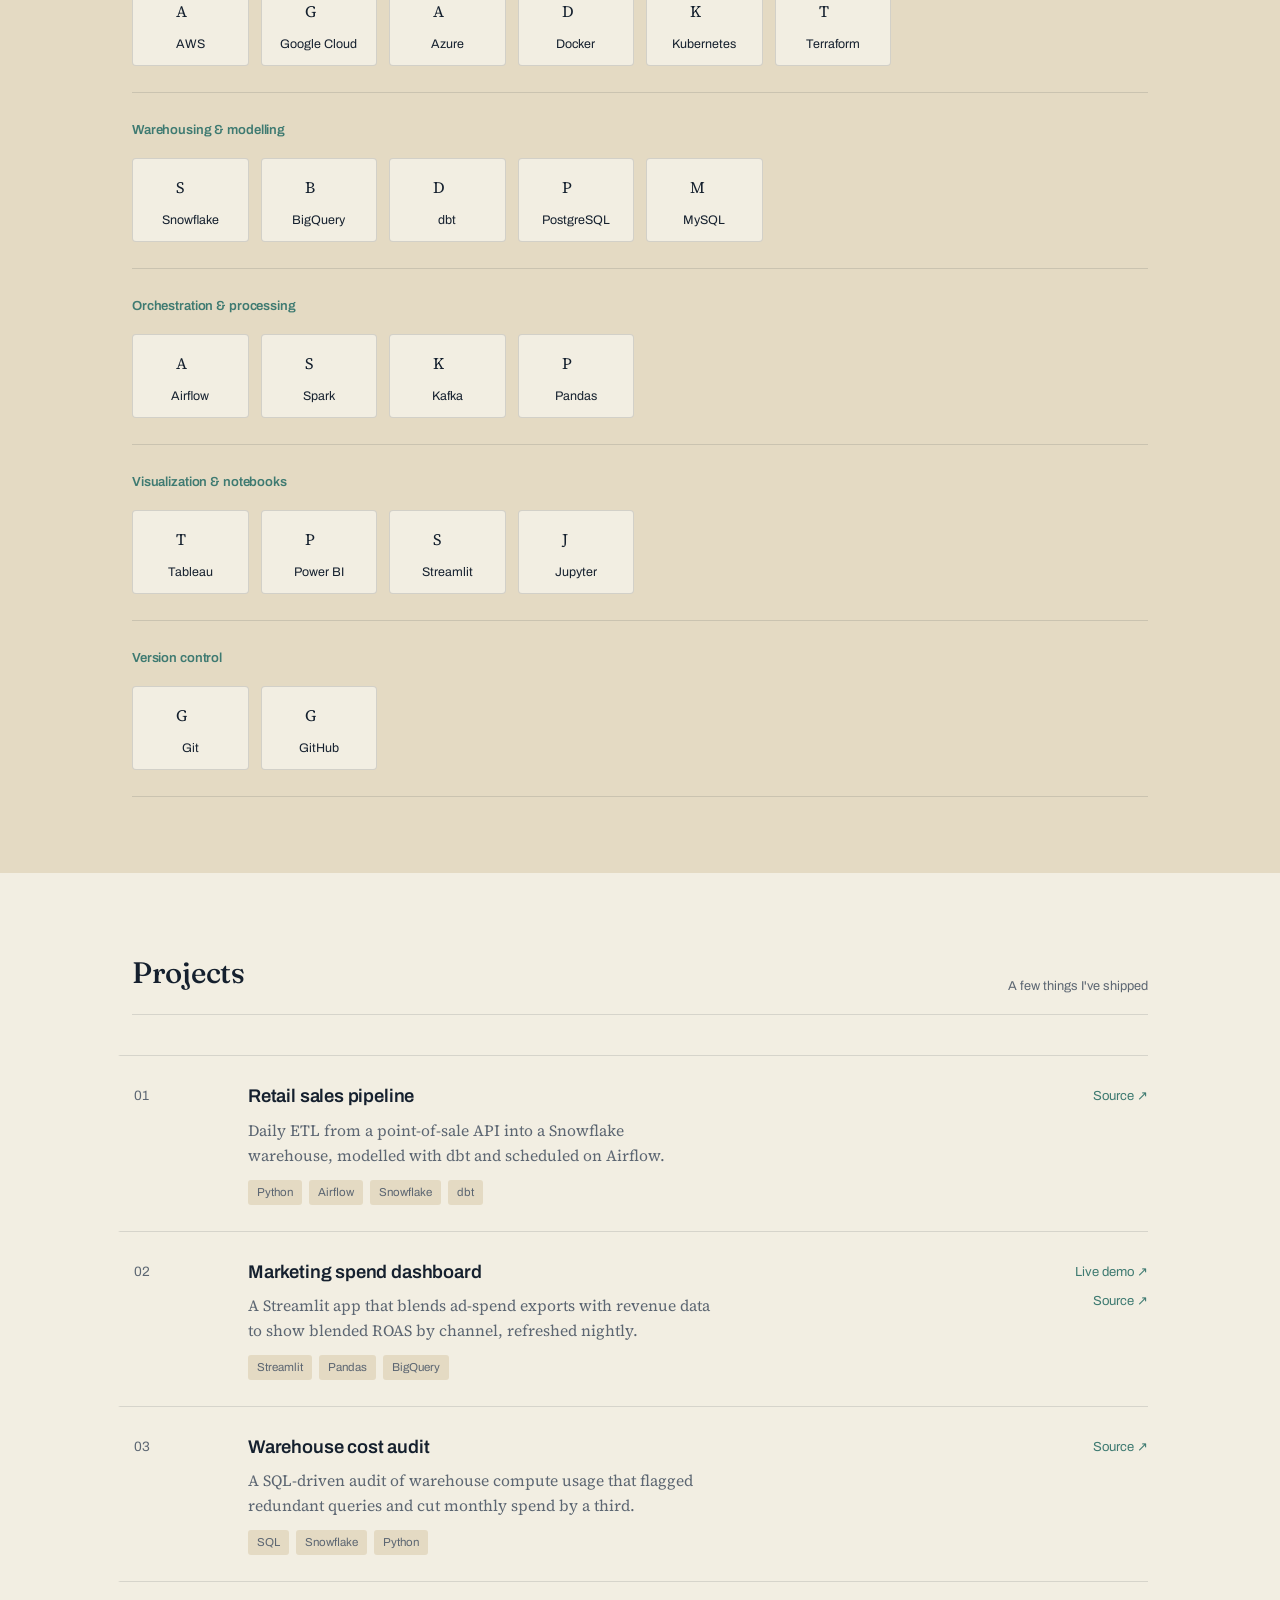
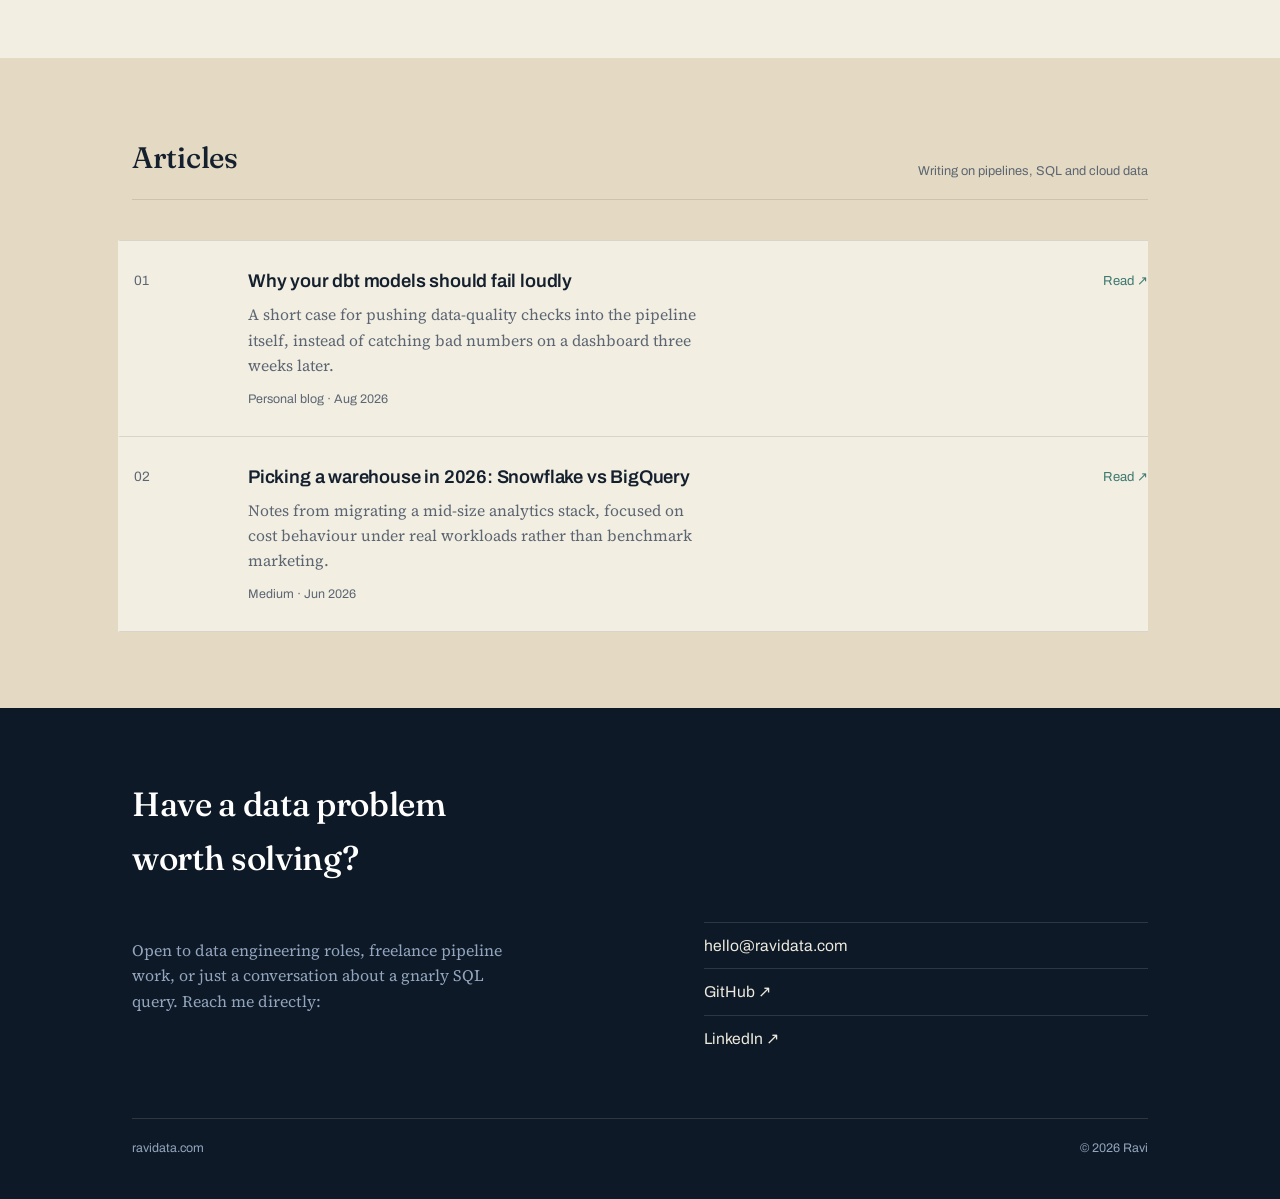
==== commit 0505fe9f: "Update index.html" ====
--- a/index.html
+++ b/index.html
@@ -6,34 +6,6 @@
 <title>Ravi — Data Engineering &amp; Analytics</title>
 <meta name="description" content="Data portfolio — pipelines, cloud platforms, SQL and Python.">
 
-<!--
-==================================================================
-  HOW TO EDIT THIS SITE (no build tools needed)
-==================================================================
-  1. Your name / tagline / bio  -> search for "EDIT: PROFILE" below
-  2. Toolkit (skills)           -> search for "EDIT: TOOLKIT"
-  3. Projects                   -> search for "EDIT: PROJECTS" — this
-     is a plain JS array near the bottom. Add a new {...} object to
-     add a project. No HTML editing required.
-  4. Articles                   -> search for "EDIT: ARTICLES" — same
-     pattern as Projects, a plain JS array. Each entry can link to an
-     external post (Medium, Substack, dev.to, LinkedIn) or to a local
-     .html page you write yourself.
-  5. CV / resume                -> search for "EDIT: CV". Put your
-     actual file at the path referenced there (e.g. resume.pdf,
-     sitting next to this index.html) and the button downloads it.
-  6. Contact links              -> search for "EDIT: CONTACT"
-  7. Colors / fonts             -> all in the :root block at the top
-     of styles.css (shared by this page and every article page)
-
-  DEPLOYING TO ravidata.com:
-  - Push this file (renamed index.html) to a GitHub repo
-  - Connect the repo to Netlify or Vercel (free tier)
-  - In your registrar (wherever you bought ravidata.com), point the
-    domain's DNS at Netlify/Vercel per their "custom domain" docs —
-    both issue free SSL automatically once DNS is pointed.
-==================================================================
--->
 
 <link rel="preconnect" href="https://fonts.googleapis.com">
 <link rel="preconnect" href="https://fonts.gstatic.com" crossorigin>
@@ -268,8 +240,6 @@
     }
   ];
 
-  const inkHex = "17212F"; // matches --text-on-light, used to tint monochrome logos
-
   const toolkitRoot = document.getElementById('toolkit-groups');
   TOOLKIT.forEach(group => {
     const section = document.createElement('div');
@@ -282,11 +252,12 @@
             <span class="tool-name">${item.name}</span>
           </div>`;
       }
+      const initial = item.name.trim().charAt(0).toUpperCase();
       return `
         <div class="tool-tile">
           <span class="icon-wrap">
-            <img class="mono" src="https://cdn.simpleicons.org/${item.slug}/${inkHex}" alt="" width="28" height="28" loading="lazy" onerror="this.style.display='none'">
-            <img class="color" src="https://cdn.simpleicons.org/${item.slug}" alt="" width="28" height="28" loading="lazy" onerror="this.style.display='none'">
+            <img src="https://cdn.simpleicons.org/${item.slug}" alt="" width="32" height="32" loading="eager"
+                 onerror="this.replaceWith(Object.assign(document.createElement('span'),{className:'tool-fallback',textContent:'${initial}'}))">
           </span>
           <span class="tool-name">${item.name}</span>
         </div>`;
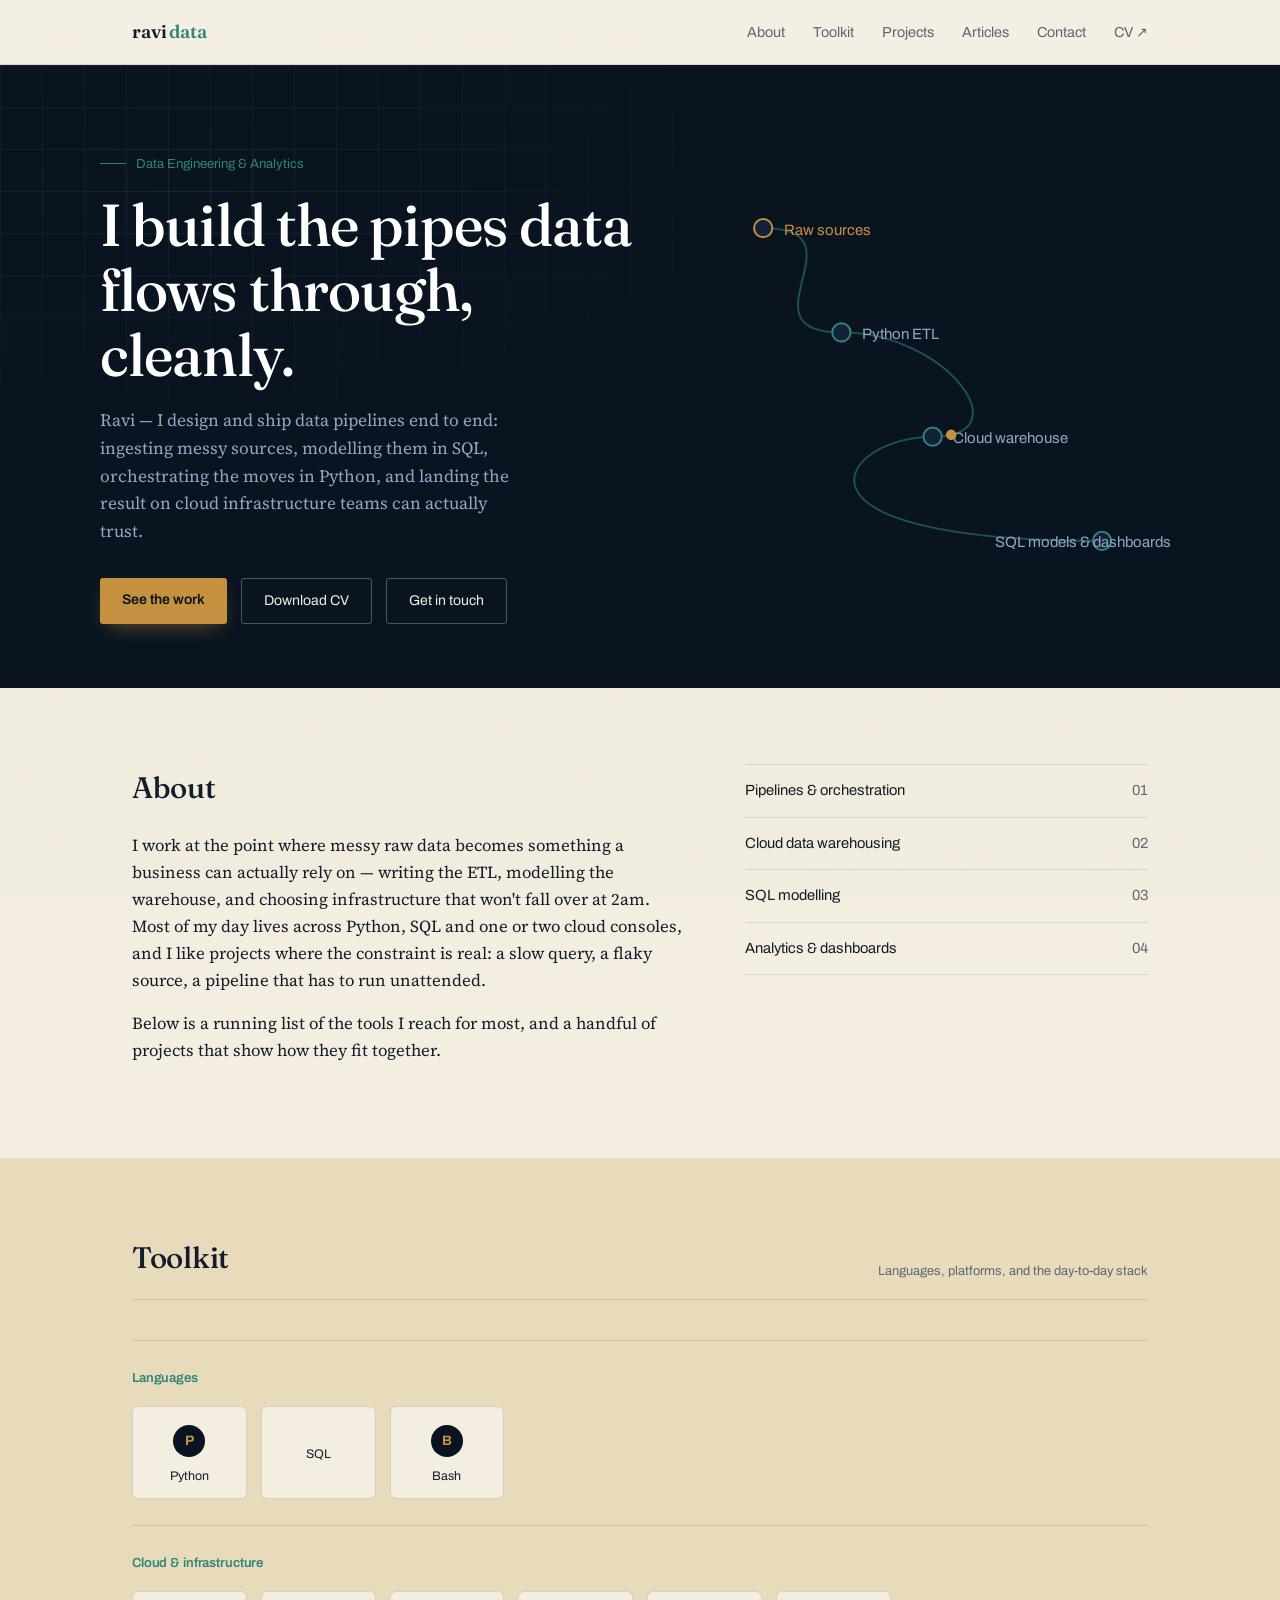
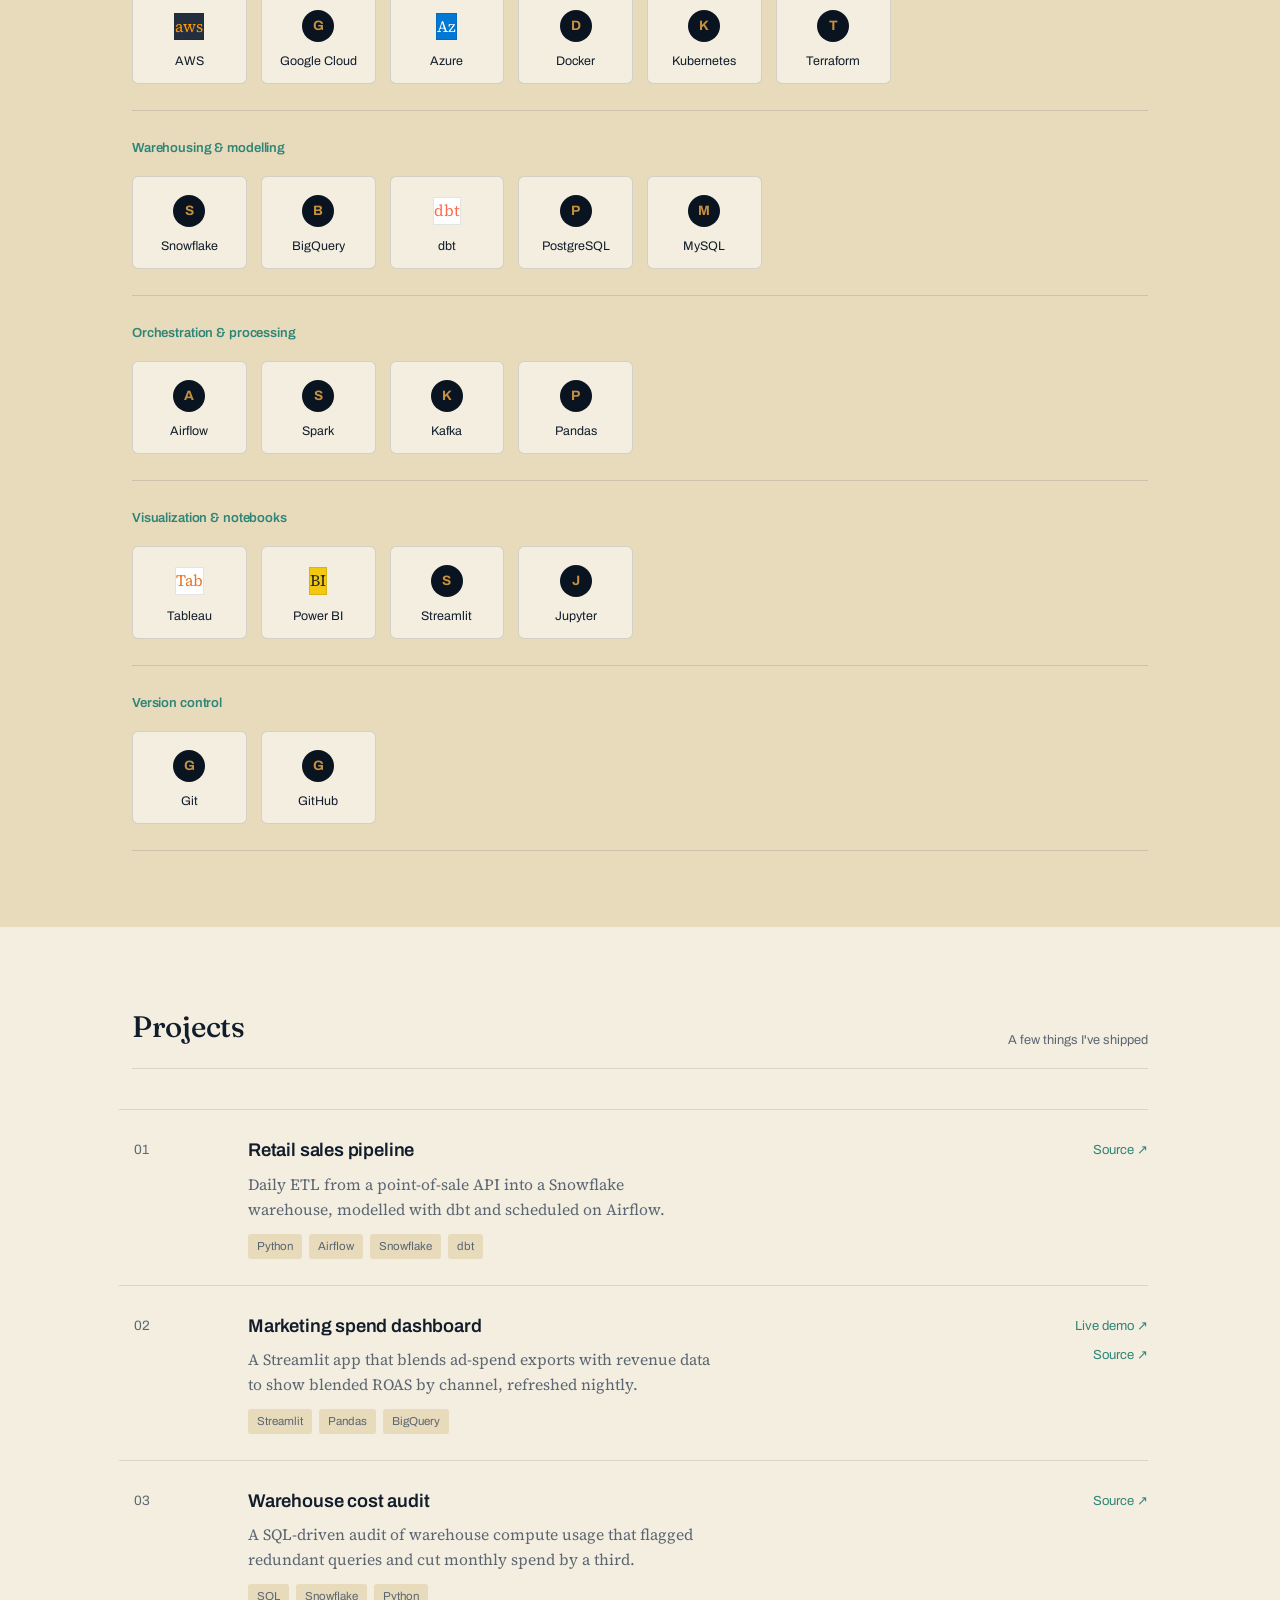
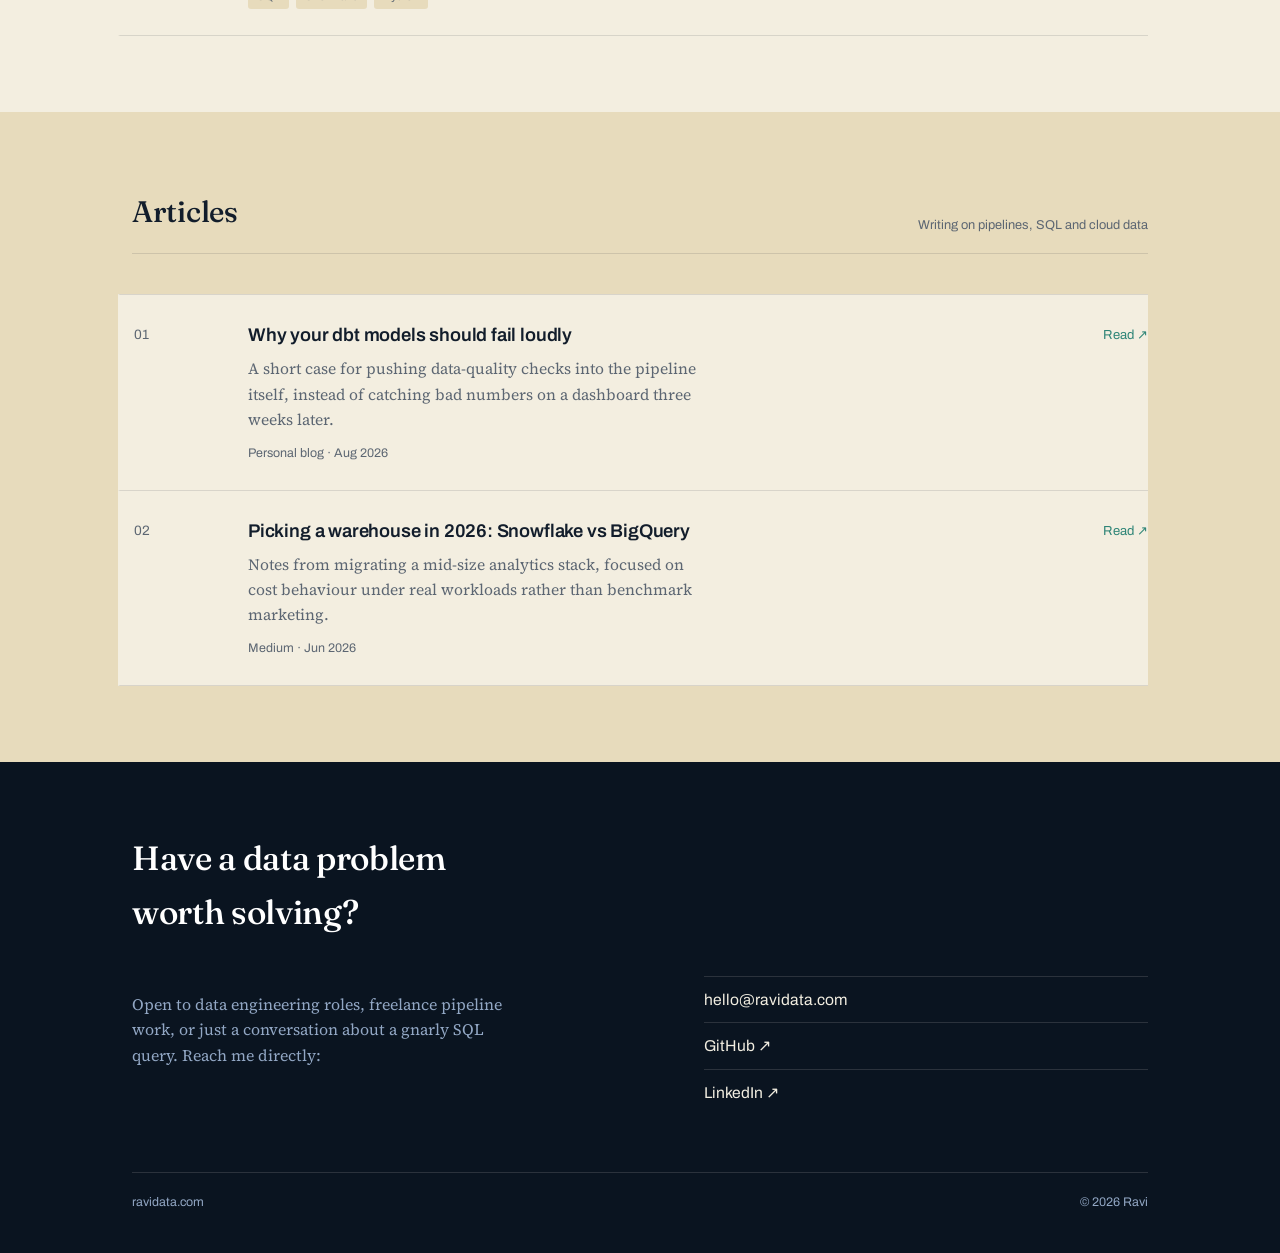
==== commit c7746033: "Update index.html" ====
--- a/index.html
+++ b/index.html
@@ -6,6 +6,34 @@
 <title>Ravi — Data Engineering &amp; Analytics</title>
 <meta name="description" content="Data portfolio — pipelines, cloud platforms, SQL and Python.">
 
+<!--
+==================================================================
+  HOW TO EDIT THIS SITE (no build tools needed)
+==================================================================
+  1. Your name / tagline / bio  -> search for "EDIT: PROFILE" below
+  2. Toolkit (skills)           -> search for "EDIT: TOOLKIT"
+  3. Projects                   -> search for "EDIT: PROJECTS" — this
+     is a plain JS array near the bottom. Add a new {...} object to
+     add a project. No HTML editing required.
+  4. Articles                   -> search for "EDIT: ARTICLES" — same
+     pattern as Projects, a plain JS array. Each entry can link to an
+     external post (Medium, Substack, dev.to, LinkedIn) or to a local
+     .html page you write yourself.
+  5. CV / resume                -> search for "EDIT: CV". Put your
+     actual file at the path referenced there (e.g. resume.pdf,
+     sitting next to this index.html) and the button downloads it.
+  6. Contact links              -> search for "EDIT: CONTACT"
+  7. Colors / fonts             -> all in the :root block at the top
+     of styles.css (shared by this page and every article page)
+
+  DEPLOYING TO ravidata.com:
+  - Push this file (renamed index.html) to a GitHub repo
+  - Connect the repo to Netlify or Vercel (free tier)
+  - In your registrar (wherever you bought ravidata.com), point the
+    domain's DNS at Netlify/Vercel per their "custom domain" docs —
+    both issue free SSL automatically once DNS is pointed.
+==================================================================
+-->
 
 <link rel="preconnect" href="https://fonts.googleapis.com">
 <link rel="preconnect" href="https://fonts.gstatic.com" crossorigin>
@@ -195,9 +223,9 @@
     {
       group: "Cloud & infrastructure",
       items: [
-        { name: "AWS", slug: "amazonaws" },
+        { name: "AWS", badge: { text: "aws", bg: "#232F3E", fg: "#FF9900" } },
         { name: "Google Cloud", slug: "googlecloud" },
-        { name: "Azure", slug: "microsoftazure" },
+        { name: "Azure", badge: { text: "Az", bg: "#0078D4", fg: "#FFFFFF" } },
         { name: "Docker", slug: "docker" },
         { name: "Kubernetes", slug: "kubernetes" },
         { name: "Terraform", slug: "terraform" }
@@ -208,7 +236,7 @@
       items: [
         { name: "Snowflake", slug: "snowflake" },
         { name: "BigQuery", slug: "googlebigquery" },
-        { name: "dbt", slug: "dbt" },
+        { name: "dbt", badge: { text: "dbt", bg: "#FFFFFF", fg: "#FF694A" } },
         { name: "PostgreSQL", slug: "postgresql" },
         { name: "MySQL", slug: "mysql" }
       ]
@@ -225,8 +253,8 @@
     {
       group: "Visualization & notebooks",
       items: [
-        { name: "Tableau", slug: "tableau" },
-        { name: "Power BI", slug: "powerbi" },
+        { name: "Tableau", badge: { text: "Tab", bg: "#FFFFFF", fg: "#E97627" } },
+        { name: "Power BI", badge: { text: "BI", bg: "#F2C811", fg: "#252423" } },
         { name: "Streamlit", slug: "streamlit" },
         { name: "Jupyter", slug: "jupyter" }
       ]
@@ -246,6 +274,15 @@
     section.className = 'toolkit-group';
 
     const tiles = group.items.map(item => {
+      if (item.badge) {
+        return `
+          <div class="tool-tile">
+            <span class="icon-wrap">
+              <span class="tool-badge" style="background:${item.badge.bg}; color:${item.badge.fg}; border:1px solid rgba(16,27,44,0.12);">${item.badge.text}</span>
+            </span>
+            <span class="tool-name">${item.name}</span>
+          </div>`;
+      }
       if (!item.slug) {
         return `
           <div class="tool-tile tool-tile--label-only">
--- a/styles.css
+++ b/styles.css
@@ -1,14 +1,14 @@
-  :root {
+:root {
     /* EDIT: COLORS — ink, parchment, pine-teal and brass */
-    --ink:        #0D1926;   /* deep ink navy — dark surfaces */
-    --ink-2:      #152840;   /* slightly lighter ink for panels */
-    --paper:      #F2EEE2;   /* aged parchment — light surfaces */
-    --paper-2:    #E4DAC3;   /* deeper parchment tone for cards */
-    --line:       #3E7A71;   /* pine teal — pipeline / structural lines */
-    --amber:      #B9843F;   /* brass — active nodes / highlights */
-    --text-on-dark: #ECE8DC;
-    --text-on-dark-dim: #93A5BE;
-    --text-on-light: #15202E;
+    --ink:        #0A1420;   /* deep ink navy — dark surfaces */
+    --ink-2:      #122238;   /* slightly lighter ink for panels */
+    --paper:      #F3EEE0;   /* aged parchment — light surfaces */
+    --paper-2:    #E7DBBC;   /* deeper parchment tone for cards */
+    --line:       #2F8577;   /* pine teal — pipeline / structural lines */
+    --amber:      #C6913F;   /* brass — active nodes / highlights */
+    --text-on-dark: #F1EDE0;
+    --text-on-dark-dim: #92A7C4;
+    --text-on-light: #121D2B;
     --text-on-light-dim: #5C6672;
 
     --font-display: 'Fraunces', serif;   /* big headline moments only */
@@ -168,7 +168,12 @@
     display: inline-block;
     transition: transform 0.15s ease, background 0.15s ease;
   }
-  .btn-primary { background: var(--amber); color: var(--ink); font-weight: 600; }
+  .btn-primary {
+    background: var(--amber);
+    color: var(--ink);
+    font-weight: 600;
+    box-shadow: 0 8px 20px -8px rgba(198,145,63,0.55);
+  }
   .btn-primary:hover { transform: translateY(-1px); }
   .btn-ghost { border: 1px solid rgba(237,234,224,0.3); color: var(--text-on-dark); }
   .btn-ghost:hover { border-color: var(--line); background: rgba(62,122,113,0.12); }
@@ -246,42 +251,51 @@
   }
   .tool-grid {
     display: grid;
-    grid-template-columns: repeat(auto-fill, minmax(104px, 1fr));
-    gap: 12px;
+    grid-template-columns: repeat(auto-fill, minmax(108px, 1fr));
+    gap: 14px;
   }
   .tool-tile {
     background: var(--paper);
     border: 1px solid rgba(16,27,44,0.14);
-    border-radius: 4px;
-    padding: 16px 10px 13px;
+    border-radius: 6px;
+    padding: 18px 10px 14px;
     display: flex;
     flex-direction: column;
     align-items: center;
-    gap: 10px;
-    transition: border-color 0.18s ease, transform 0.18s ease;
+    gap: 12px;
+    transition: border-color 0.18s ease, transform 0.18s ease, box-shadow 0.18s ease;
   }
   .tool-tile:hover {
     border-color: var(--line);
-    transform: translateY(-2px);
-  }
-  .tool-tile--label-only { justify-content: center; min-height: 66px; }
+    transform: translateY(-3px);
+    box-shadow: 0 10px 24px -12px rgba(13,25,38,0.35);
+  }
+  .tool-tile--label-only { justify-content: center; min-height: 70px; }
   .icon-wrap {
-    position: relative;
-    width: 28px;
-    height: 28px;
+    width: 32px;
+    height: 32px;
+    display: flex;
+    align-items: center;
+    justify-content: center;
   }
   .icon-wrap img {
-    position: absolute;
-    inset: 0;
-    width: 28px;
-    height: 28px;
+    width: 32px;
+    height: 32px;
     object-fit: contain;
-    transition: opacity 0.18s ease;
-  }
-  .icon-wrap img.mono { opacity: 1; }
-  .icon-wrap img.color { opacity: 0; }
-  .tool-tile:hover .icon-wrap img.mono { opacity: 0; }
-  .tool-tile:hover .icon-wrap img.color { opacity: 1; }
+  }
+  .tool-fallback {
+    width: 32px;
+    height: 32px;
+    border-radius: 50%;
+    background: var(--ink);
+    color: var(--amber);
+    display: flex;
+    align-items: center;
+    justify-content: center;
+    font-family: var(--font-head);
+    font-weight: 700;
+    font-size: 0.85rem;
+  }
   .tool-name {
     font-family: var(--font-head);
     font-size: 0.78rem;
